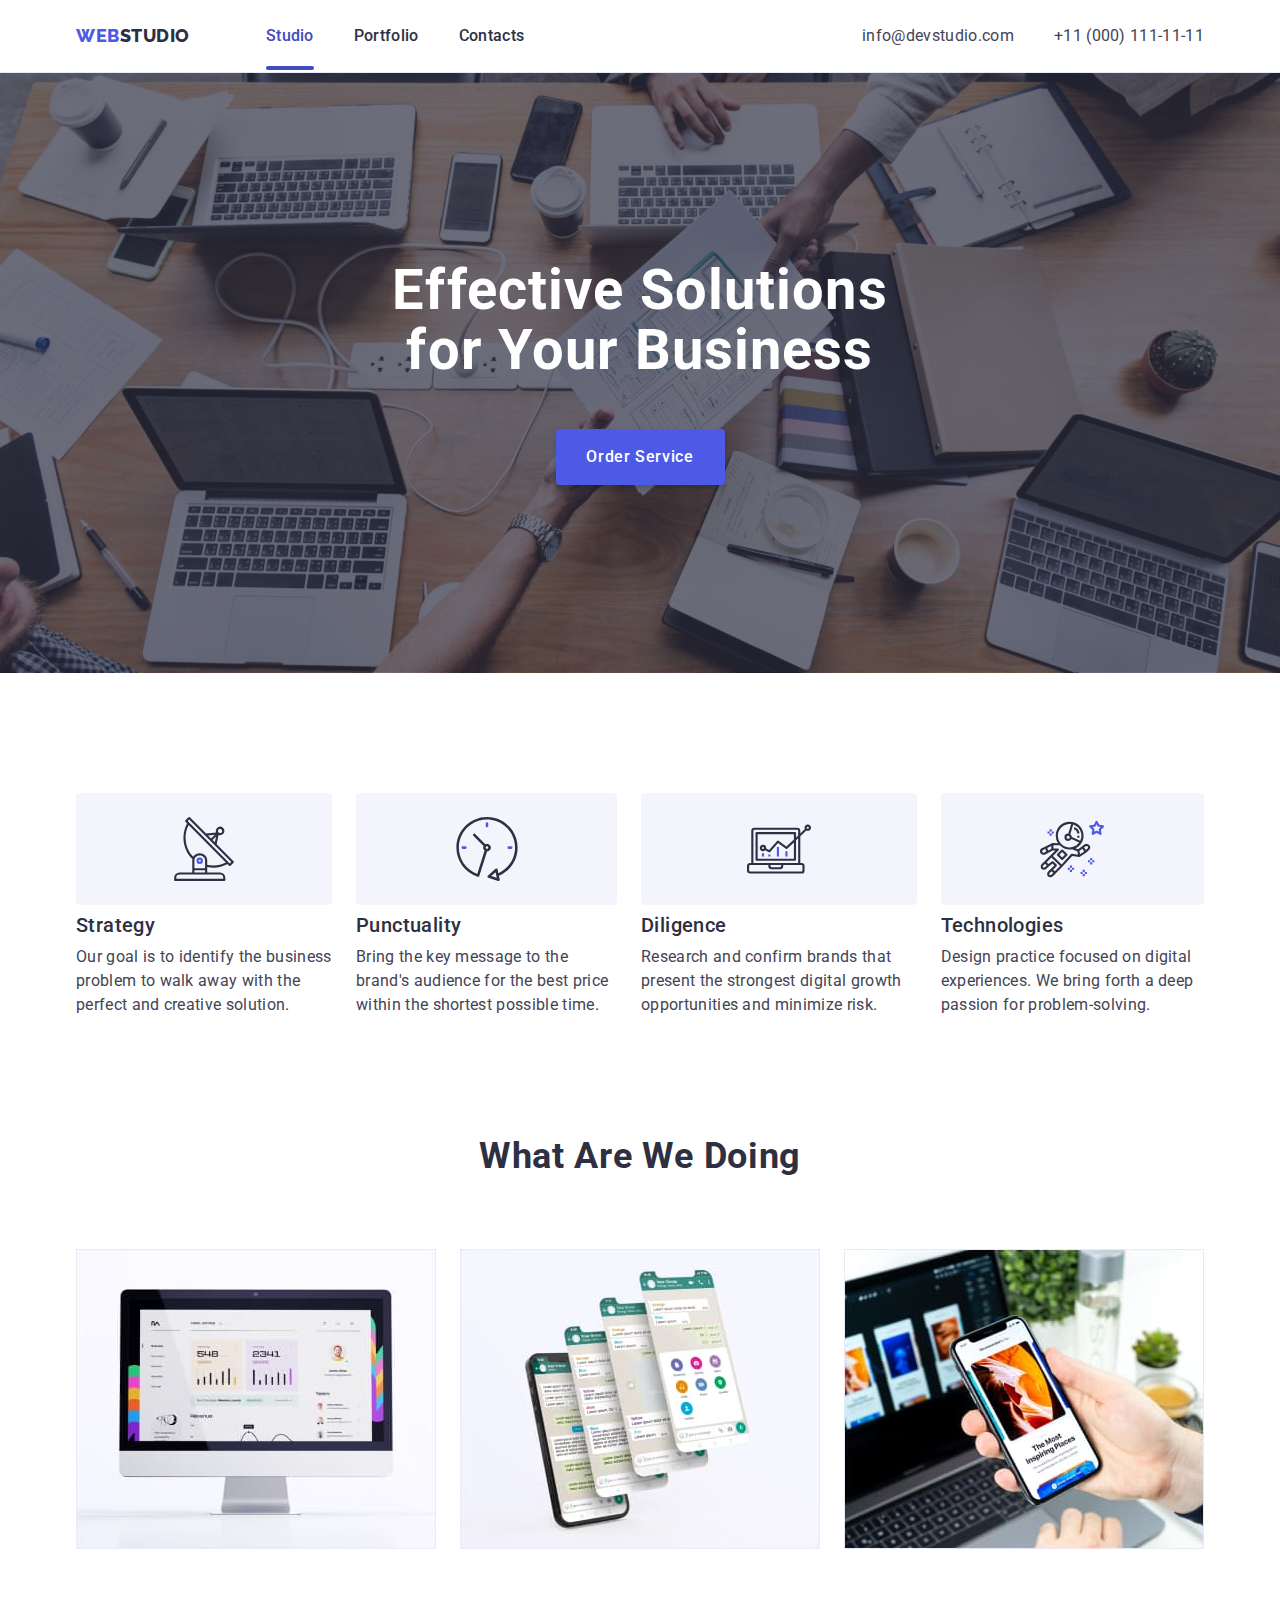
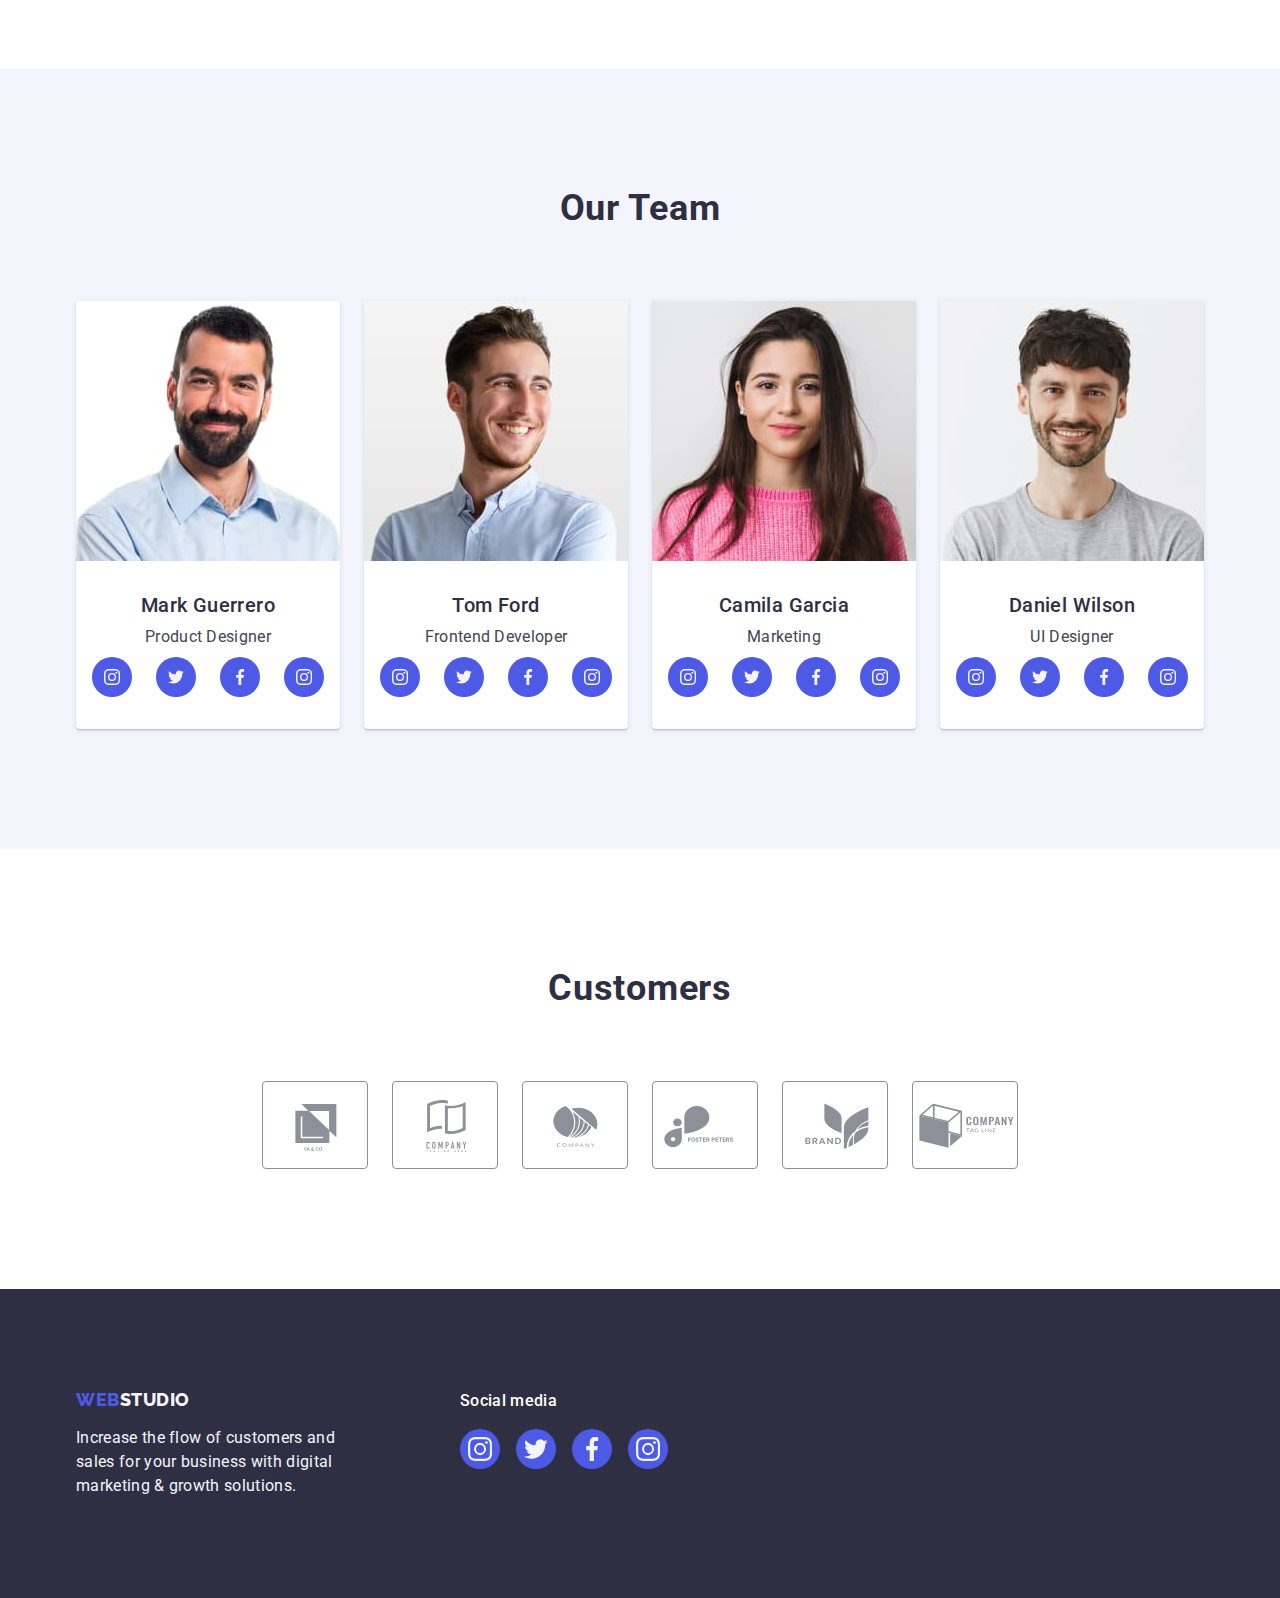
==== index.html @ 076e8877 "Initial commit" ====
<!DOCTYPE html>
<html lang="en">
  <head>
    <meta charset="UTF-8" />
    <meta http-equiv="X-UA-Compatible" content="IE=edge" />
    <meta name="viewport" content="width=device-width, initial-scale=1.0" />
    <title>WEBSTUDIO</title>

    <link rel="preconnect" href="https://fonts.googleapis.com" />
    <link rel="preconnect" href="https://fonts.gstatic.com" crossorigin />
    <link
      href="https://fonts.googleapis.com/css2?family=Raleway:wght@800&family=Roboto:wght@400;500;700;900&display=swap"
      rel="stylesheet"
    />

    <link
      rel="stylesheet"
      href="https://cdnjs.cloudflare.com/ajax/libs/modern-normalize/2.0.0/modern-normalize.min.css"
    />
    <link rel="stylesheet" href="./css/styles.css" />
  </head>

  <body>
    <!-- HEADER  -->
    <header class="header">
      <div class="container header-container">
        <nav class="nav-container">
          <a href="./index.html" class="logo link"
            >Web<span class="header-logo">Studio</span></a
          >
          <ul class="list nav-menu">
            <li class="nav-item">
              <a href="./index.html" class="nav-link link current-page"
                >Studio</a
              >
            </li>
            <li class="nav-item">
              <a href="./portfolio.html" class="nav-link link">Portfolio</a>
            </li>
            <li class="nav-item">
              <a href="" class="nav-link link">Contacts</a>
            </li>
          </ul>
        </nav>
        <address class="contact-info">
          <ul class="list contact-list">
            <li>
              <a href="mailto:info@devstudio.com" class="contact-item link"
                >info@devstudio.com</a
              >
            </li>
            <li>
              <a href="tel:+110001111111" class="contact-item link"
                >+11 (000) 111-11-11</a
              >
            </li>
          </ul>
        </address>
      </div>
    </header>
    <main>
      <!-- HERO -->
      <section class="hero">
        <div class="container">
          <h1 class="hero-title">Effective Solutions for Your Business</h1>
          <button type="button" class="hero-button" data-modal-open>
            Order Service
          </button>
        </div>
      </section>
      <!-- FEATURES  -->
      <section class="features section">
        <div class="container">
          <h2 class="features-title section-title visually-hidden">Features</h2>
          <ul class="list features-container">
            <li class="features-card">
              <div class="features-card-image">
                <svg width="64" height="64">
                  <use href="./images/icons.svg#icon-antenna"></use>
                </svg>
              </div>
              <h3 class="features-subtitle subtitle">Strategy</h3>
              <p class="features-text text">
                Our goal is to identify the business problem to walk away with
                the perfect and creative solution.
              </p>
            </li>
            <li class="features-card">
              <div class="features-card-image">
                <svg width="64" height="64">
                  <use href="./images/icons.svg#icon-clock"></use>
                </svg>
              </div>
              <h3 class="features-subtitle subtitle">Punctuality</h3>
              <p class="features-text text">
                Bring the key message to the brand's audience for the best price
                within the shortest possible time.
              </p>
            </li>
            <li class="features-card">
              <div class="features-card-image">
                <svg width="64" height="64">
                  <use href="./images/icons.svg#icon-diagram"></use>
                </svg>
              </div>
              <h3 class="features-subtitle subtitle">Diligence</h3>
              <p class="features-text text">
                Research and confirm brands that present the strongest digital
                growth opportunities and minimize risk.
              </p>
            </li>
            <li class="features-card">
              <div class="features-card-image">
                <svg width="64" height="64">
                  <use href="./images/icons.svg#icon-astronaut"></use>
                </svg>
              </div>
              <h3 class="features-subtitle subtitle">Technologies</h3>
              <p class="features-text text">
                Design practice focused on digital experiences. We bring forth a
                deep passion for problem-solving.
              </p>
            </li>
          </ul>
        </div>
      </section>
      <!-- SERVICES -->
      <section class="services section">
        <div class="container">
          <h2 class="services-title section-title">What are we doing</h2>
          <ul class="list services-list">
            <li class="services-item">
              <img
                src="./images/services/computer.jpg"
                alt="Computer monitor"
                width="360"
              />
            </li>
            <li class="services-item">
              <img
                src="./images/services/apps.jpg"
                alt="Phone apps"
                width="360"
              />
            </li>
            <li class="services-item">
              <img
                src="./images/services/phone.jpg"
                alt="Someone hold the phone"
                width="360"
              />
            </li>
          </ul>
        </div>
      </section>
      <!-- OUR TEAM  -->
      <section class="our-team section">
        <div class="container">
          <h2 class="our-team-title section-title">Our Team</h2>
          <ul class="list our-team-list">
            <li class="member-card">
              <img
                src="./images/our-team/mark-guerrero.jpg"
                alt="Team member Mark Guerrero"
                width="264"
              />
              <div class="team-card-text">
                <h3 class="subtitle our-team-subtitle">Mark Guerrero</h3>
                <p class="text our-team-text">Product Designer</p>
                <ul class="list social-media-list">
                  <li class="social-media-item">
                    <a
                      class="link social-media-link"
                      href=""
                      target="_blank"
                      rel="noreferrer noopener"
                    >
                      <svg class="social-media-icon" width="16" height="16">
                        <use href="./images/icons.svg#icon-instagram"></use>
                      </svg>
                    </a>
                  </li>
                  <li class="social-media-item">
                    <a
                      class="link social-media-link"
                      href=""
                      target="_blank"
                      rel="noreferrer noopener"
                    >
                      <svg class="social-media-icon" width="16" height="16">
                        <use href="./images/icons.svg#icon-twitter"></use>
                      </svg>
                    </a>
                  </li>
                  <li class="social-media-item">
                    <a
                      class="link social-media-link"
                      href=""
                      target="_blank"
                      rel="noreferrer noopener"
                    >
                      <svg class="social-media-icon" width="16" height="16">
                        <use href="./images/icons.svg#icon-facebook"></use>
                      </svg>
                    </a>
                  </li>
                  <li class="social-media-item">
                    <a
                      class="link social-media-link"
                      href=""
                      target="_blank"
                      rel="noreferrer noopener"
                    >
                      <svg class="social-media-icon" width="16" height="16">
                        <use href="./images/icons.svg#icon-instagram"></use>
                      </svg>
                    </a>
                  </li>
                </ul>
              </div>
            </li>
            <li class="member-card">
              <img
                src="./images/our-team/tom-ford.jpg"
                alt="Team member Tom Ford"
                width="264"
              />
              <div class="team-card-text">
                <h3 class="subtitle our-team-subtitle">Tom Ford</h3>
                <p class="text our-team-text">Frontend Developer</p>
                <ul class="list social-media-list">
                  <li class="social-media-item">
                    <a
                      class="link social-media-link"
                      href=""
                      target="_blank"
                      rel="noreferrer noopener"
                    >
                      <svg class="social-media-icon" width="16" height="16">
                        <use href="./images/icons.svg#icon-instagram"></use>
                      </svg>
                    </a>
                  </li>
                  <li class="social-media-item">
                    <a
                      class="link social-media-link"
                      href=""
                      target="_blank"
                      rel="noreferrer noopener"
                    >
                      <svg class="social-media-icon" width="16" height="16">
                        <use href="./images/icons.svg#icon-twitter"></use>
                      </svg>
                    </a>
                  </li>
                  <li class="social-media-item">
                    <a
                      class="link social-media-link"
                      href=""
                      target="_blank"
                      rel="noreferrer noopener"
                    >
                      <svg class="social-media-icon" width="16" height="16">
                        <use href="./images/icons.svg#icon-facebook"></use>
                      </svg>
                    </a>
                  </li>
                  <li class="social-media-item">
                    <a
                      class="link social-media-link"
                      href=""
                      target="_blank"
                      rel="noreferrer noopener"
                    >
                      <svg class="social-media-icon" width="16" height="16">
                        <use href="./images/icons.svg#icon-instagram"></use>
                      </svg>
                    </a>
                  </li>
                </ul>
              </div>
            </li>
            <li class="member-card">
              <img
                src="./images/our-team/camila-garcia.jpg"
                alt="Team member Camila Garcia"
                width="264"
              />
              <div class="team-card-text">
                <h3 class="subtitle our-team-subtitle">Camila Garcia</h3>
                <p class="text our-team-text">Marketing</p>
                <ul class="list social-media-list">
                  <li class="social-media-item">
                    <a
                      class="link social-media-link"
                      href=""
                      target="_blank"
                      rel="noreferrer noopener"
                    >
                      <svg class="social-media-icon" width="16" height="16">
                        <use href="./images/icons.svg#icon-instagram"></use>
                      </svg>
                    </a>
                  </li>
                  <li class="social-media-item">
                    <a
                      class="link social-media-link"
                      href=""
                      target="_blank"
                      rel="noreferrer noopener"
                    >
                      <svg class="social-media-icon" width="16" height="16">
                        <use href="./images/icons.svg#icon-twitter"></use>
                      </svg>
                    </a>
                  </li>
                  <li class="social-media-item">
                    <a
                      class="link social-media-link"
                      href=""
                      target="_blank"
                      rel="noreferrer noopener"
                    >
                      <svg class="social-media-icon" width="16" height="16">
                        <use href="./images/icons.svg#icon-facebook"></use>
                      </svg>
                    </a>
                  </li>
                  <li class="social-media-item">
                    <a
                      class="link social-media-link"
                      href=""
                      target="_blank"
                      rel="noreferrer noopener"
                    >
                      <svg class="social-media-icon" width="16" height="16">
                        <use href="./images/icons.svg#icon-instagram"></use>
                      </svg>
                    </a>
                  </li>
                </ul>
              </div>
            </li>
            <li class="member-card">
              <img
                src="./images/our-team/daniel-wilson.jpg"
                alt="Team member Daniel Wilson"
                width="264"
              />
              <div class="team-card-text">
                <h3 class="subtitle our-team-subtitle">Daniel Wilson</h3>
                <p class="text our-team-text">UI Designer</p>
                <ul class="list social-media-list">
                  <li class="social-media-item">
                    <a
                      class="link social-media-link"
                      href=""
                      target="_blank"
                      rel="noreferrer noopener"
                    >
                      <svg class="social-media-icon" width="16" height="16">
                        <use href="./images/icons.svg#icon-instagram"></use>
                      </svg>
                    </a>
                  </li>
                  <li class="social-media-item">
                    <a
                      class="link social-media-link"
                      href=""
                      target="_blank"
                      rel="noreferrer noopener"
                    >
                      <svg class="social-media-icon" width="16" height="16">
                        <use href="./images/icons.svg#icon-twitter"></use>
                      </svg>
                    </a>
                  </li>
                  <li class="social-media-item">
                    <a
                      class="link social-media-link"
                      href=""
                      target="_blank"
                      rel="noreferrer noopener"
                    >
                      <svg class="social-media-icon" width="16" height="16">
                        <use href="./images/icons.svg#icon-facebook"></use>
                      </svg>
                    </a>
                  </li>
                  <li class="social-media-item">
                    <a
                      class="link social-media-link"
                      href=""
                      target="_blank"
                      rel="noreferrer noopener"
                    >
                      <svg class="social-media-icon" width="16" height="16">
                        <use href="./images/icons.svg#icon-instagram"></use>
                      </svg>
                    </a>
                  </li>
                </ul>
              </div>
            </li>
          </ul>
        </div>
      </section>

      <!-- CUSTOMERS  -->
      <section class="customers section">
        <div class="container">
          <h2 class="section-title customers-section-title">Customers</h2>
          <ul class="list cutomers-list">
            <li class="cutomer-list-card">
              <a
                class="link cutomer-list-item"
                href=""
                target="_blank"
                rel="noreferrer noopener"
              >
                <svg class="customers-icon-logo" width="104" height="56">
                  <use href="./images/icons.svg#icon-customer-logo-1"></use>
                </svg>
              </a>
            </li>
            <li class="cutomer-list-card">
              <a
                class="link cutomer-list-item"
                href=""
                target="_blank"
                rel="noreferrer noopener"
              >
                <svg class="customers-icon-logo" width="104" height="56">
                  <use href="./images/icons.svg#icon-customer-logo-2"></use>
                </svg>
              </a>
            </li>
            <li class="cutomer-list-card">
              <a
                class="link cutomer-list-item"
                href=""
                target="_blank"
                rel="noreferrer noopener"
              >
                <svg class="customers-icon-logo" width="104" height="56">
                  <use href="./images/icons.svg#icon-customer-logo-3"></use>
                </svg>
              </a>
            </li>
            <li class="cutomer-list-card">
              <a
                class="link cutomer-list-item"
                href=""
                target="_blank"
                rel="noreferrer noopener"
              >
                <svg class="customers-icon-logo" width="104" height="56">
                  <use href="./images/icons.svg#icon-customer-logo-4"></use>
                </svg>
              </a>
            </li>
            <li class="cutomer-list-card">
              <a
                class="link cutomer-list-item"
                href=""
                target="_blank"
                rel="noreferrer noopener"
              >
                <svg class="customers-icon-logo" width="104" height="56">
                  <use href="./images/icons.svg#icon-customer-logo-5"></use>
                </svg>
              </a>
            </li>
            <li class="cutomer-list-card">
              <a
                class="link cutomer-list-item"
                href=""
                target="_blank"
                rel="noreferrer noopener"
              >
                <svg class="customers-icon-logo" width="104" height="56">
                  <use href="./images/icons.svg#icon-customer-logo-6"></use>
                </svg>
              </a>
            </li>
          </ul>
        </div>
      </section>
    </main>
    <!-- FOOTER  -->
    <footer class="footer">
      <div class="container footer-container">
        <div class="footer-wrap">
          <a href="./index.html" class="logo link"
            >Web<span class="footer-logo">Studio</span></a
          >
          <p class="footer-text">
            Increase the flow of customers and sales for your business with
            digital marketing & growth solutions.
          </p>
        </div>
        <div class="social-media-wrap">
          <p class="footer-title-sm">Social media</p>
          <ul class="list social-media-list">
            <li class="social-media-item">
              <a
                class="link social-media-link"
                href=""
                target="_blank"
                rel="noreferrer noopener"
              >
                <svg class="social-media-icon" width="24" height="24">
                  <use href="./images/icons.svg#icon-instagram"></use>
                </svg>
              </a>
            </li>
            <li class="social-media-item">
              <a
                class="link social-media-link"
                href=""
                target="_blank"
                rel="noreferrer noopener"
              >
                <svg class="social-media-icon" width="24" height="24">
                  <use href="./images/icons.svg#icon-twitter"></use>
                </svg>
              </a>
            </li>
            <li class="social-media-item">
              <a
                class="link social-media-link"
                href=""
                target="_blank"
                rel="noreferrer noopener"
              >
                <svg class="social-media-icon" width="24" height="24">
                  <use href="./images/icons.svg#icon-facebook"></use>
                </svg>
              </a>
            </li>
            <li class="social-media-item">
              <a
                class="link social-media-link"
                href=""
                target="_blank"
                rel="noreferrer noopener"
              >
                <svg class="social-media-icon" width="24" height="24">
                  <use href="./images/icons.svg#icon-instagram"></use>
                </svg>
              </a>
            </li>
          </ul>
        </div>
      </div>
    </footer>

    <div class="backdrop is-hidden" data-modal>
      <div class="modal">
        <button type="button" class="modal-close-button" data-modal-close>
          <svg class="modal-close-icon" width="8" height="8">
            <use href="./images/icons.svg#icon-close"></use>
          </svg>
        </button>
      </div>
    </div>

    <script src="./js/modal.js"></script>
  </body>
</html>
---- css/styles.css ----
:root {
  --brand-color-dark: #2e2f42;
  --text-color: #434455;
  --accent-color: #404bbf;
  --white-color: #ffffff;
  --brand-color-light: #f4f4fd;
  --logo-color: #4d5ae5;
  --animation-timing: 250ms cubic-bezier(0.4, 0, 0.2, 1);
}

body {
  font-family: "Roboto", sans-serif;
  color: var(--text-color);
  background-color: var(--white-color);
}

h1,
h2,
h3,
h4,
p {
  margin: 0;
}

ul,
ol {
  margin: 0;
  padding: 0;
}

img {
  display: block;
}

.list {
  list-style: none;
}

.link {
  text-decoration: none;
  font-family: inherit;
}

.container {
  width: 1158px;
  padding-left: 15px;
  padding-right: 15px;
  margin-left: auto;
  margin-right: auto;
}

.section {
  padding: 120px 0;
}

.visually-hidden {
  position: absolute;
  white-space: nowrap;
  width: 1px;
  height: 1px;
  overflow: hidden;
  border: 0;
  padding: 0;
  clip: rect(0 0 0 0);
  clip-path: inset(50%);
  margin: -1px;
}

.section-title {
  margin-bottom: 72px;

  font-style: normal;
  font-weight: 700;
  font-size: 36px;
  line-height: 1.11;
  text-align: center;
  letter-spacing: 0.02em;
  text-transform: capitalize;
  color: var(--brand-color-dark);
}

.subtitle {
  margin-bottom: 8px;

  font-style: normal;
  font-weight: 500;
  font-size: 20px;
  line-height: 1.2;
  letter-spacing: 0.02em;
  color: var(--brand-color-dark);
}

.text {
  font-size: 16px;
  line-height: 1.5;
  letter-spacing: 0.02em;
  color: var(--text-color);
}

/* HEADER  */
.header {
  background-color: var(--white-color);
  padding-top: 24px;
  padding-bottom: 24px;

  border-bottom: 1px solid #e7e9fc;
  box-shadow: 0px 2px 1px rgba(46, 47, 66, 0.08),
    0px 1px 1px rgba(46, 47, 66, 0.16), 0px 1px 6px rgba(46, 47, 66, 0.08);
}
.header-container {
  display: flex;
}

/* LOGO  */
.logo {
  margin-right: 76px;

  font-family: "Raleway", sans-serif;
  font-style: normal;
  font-weight: 800;
  font-size: 18px;
  line-height: 1.17;
  display: flex;
  align-items: center;
  letter-spacing: 0.03em;
  text-transform: uppercase;
  color: var(--logo-color);
}

.header-logo {
  color: var(--brand-color-dark);
}

.logo-first-part {
  color: var(--logo-color);
}

/* NAVIGATION  */
.nav-container {
  display: flex;
  align-items: center;
}

.nav-menu {
  display: flex;
  align-items: center;
  gap: 40px;
}

.nav-item {
  position: relative;
}

.nav-link {
  position: relative;
  padding: 24px 0;
  font-style: normal;
  font-weight: 500;
  font-size: 16px;
  line-height: 1.5;
  letter-spacing: 0.02em;
  color: var(--brand-color-dark);

  transition: color 250ms cubic-bezier(0.4, 0, 0.2, 1);
}
.nav-link.current-page {
  color: var(--accent-color);
}

.nav-link:hover,
.nav-link:focus {
  color: var(--accent-color);
}

.nav-link::after {
  content: "";

  position: absolute;
  left: 0;
  bottom: -1px;

  width: 100%;
  height: 4px;
  background-color: var(--accent-color);
  border-radius: 2px;

  opacity: 0;
  transition: opacity 250ms cubic-bezier(0.4, 0, 0.2, 1);
}

.current-page.nav-link::after {
  opacity: 1;
}

/* CONTACT  */

.contact-info {
  font-style: normal;
  margin-left: auto;
}
.contact-list {
  display: flex;
  align-items: center;
  gap: 40px;
}

.contact-item {
  font-weight: 400;
  font-size: 16px;
  line-height: 1.5;
  letter-spacing: 0.02em;
  color: var(--text-color);

  transition: color 250ms cubic-bezier(0.4, 0, 0.2, 1);
}

.contact-item:hover,
.contact-item:focus {
  color: var(--accent-color);
}

/* ===============  MAIN PAGE =================== */

/* HERO  */
.hero {
  background-image: linear-gradient(
      rgba(46, 47, 66, 0.7),
      rgba(46, 47, 66, 0.7)
    ),
    url("../images/hero/people-office.jpg");
  background-size: cover;
  background-position: center;
  background-repeat: no-repeat;

  background-color: var(--brand-color-dark);
  max-width: 1440px;
  padding-top: 188px;
  padding-bottom: 188px;
  margin: 0 auto;
}

.hero-title {
  max-width: 496px;
  text-align: center;
  margin-bottom: 48px;
  margin-left: auto;
  margin-right: auto;

  font-style: normal;
  font-weight: 700;
  font-size: 56px;
  line-height: 1.07;
  letter-spacing: 0.02em;

  color: var(--white-color);
}

.hero-button {
  display: block;
  margin-left: auto;
  margin-right: auto;
  box-shadow: 0px 4px 4px rgba(0, 0, 0, 0.15);
  border-radius: 4px;
  border: transparent;
  min-width: 169px;
  min-height: 56px;

  font-style: normal;
  font-weight: 500;
  font-size: 16px;
  line-height: 1.5;
  letter-spacing: 0.04em;
  color: var(--white-color);
  background-color: var(--logo-color);
  cursor: pointer;

  transition: background-color 250ms cubic-bezier(0.4, 0, 0.2, 1);
}

.hero-button:hover,
.hero-button:focus {
  background-color: var(--accent-color);
}

/* FEATURES  */

.features {
  background-color: var(--white-color);
}

.features-container {
  display: flex;
  align-items: center;
  gap: 24px;
}

.features-card {
  flex-basis: calc((100%-72px) / 4);
}

.features-card-image {
  background-color: var(--brand-color-light);
  border-radius: 4px;
  width: 100%;
  height: 112px;

  display: flex;
  align-items: center;
  justify-content: center;
  margin-bottom: 8px;
}

/* SERVICES  */
.services {
  background-color: var(--white-color);
}

.services.section {
  padding-top: 0;
}

.services-list {
  display: flex;
  gap: 24px;
}

.services-item {
  flex-basis: calc((100%-48px) / 3);
}

/* OUR TEAM  */

.our-team {
  background-color: var(--brand-color-light);
}

.our-team-list {
  display: flex;
  gap: 24px;
}

.member-card {
  flex-basis: calc((100%-24px * 3) / 4);

  box-shadow: 0px 1px 6px rgba(46, 47, 66, 0.08),
    0px 1px 1px rgba(46, 47, 66, 0.16), 0px 2px 1px rgba(46, 47, 66, 0.08);
  border-radius: 0px 0px 4px 4px;

  background-color: var(--white-color);
}

.team-card-text {
  padding: 32px 16px;
}

.our-team .subtitle {
  text-align: center;
}

.our-team .text {
  text-align: center;
  color: var(--text-color);
  margin-bottom: 8px;
}

.social-media-list {
  display: flex;
  gap: 24px;
  align-items: center;
  justify-content: center;
}

.social-media-item {
  width: 40px;
  height: 40px;
}

.social-media-link {
  display: flex;
  align-items: center;
  justify-content: center;

  width: 100%;
  height: 100%;
  background-color: #4d5ae5;
  border-radius: 50%;

  transition: background-color 250ms cubic-bezier(0.4, 0, 0.2, 1);
}

.social-media-link:hover,
.social-media-link:focus {
  background-color: #404bbf;
}

.social-media-icon {
  fill: var(--brand-color-light);
}

/* CUSTOMERS  */

.customers {
  background-color: var(--white-color);
}

.cutomers-list {
  display: flex;
  align-items: center;
  justify-content: center;
  width: 100%;
  height: 100%;

  gap: 24px;
}

.cutomer-list-card {
  flex-basis: calc((100%-120px) / 6);
  height: 88px;
}

.cutomer-list-item {
  width: 100%;
  height: 100%;
  border: 1px solid #8e8f99;
  border-radius: 4px;
  display: flex;
  align-items: center;
  justify-content: center;
  color: #8e8f99;

  transition: color 250ms cubic-bezier(0.4, 0, 0.2, 1),
    border-color 250ms cubic-bezier(0.4, 0, 0.2, 1);
}

.cutomer-list-item:hover,
.cutomer-list-item:focus {
  border-color: var(--accent-color);
  color: var(--accent-color);
}

.customers-icon-logo {
  fill: currentColor;
}

/* / CONTENT  */

/* FOOTER  */
.footer {
  padding-top: 100px;
  padding-bottom: 100px;

  background-color: var(--brand-color-dark);
}

.footer-container {
  display: flex;
  align-items: baseline;
}

.footer-wrap {
  margin-right: 120px;
}

.footer .logo {
  display: inline-block;
  margin-bottom: 16px;
}
.footer-logo {
  color: var(--brand-color-light);
}

.footer .footer-text {
  max-width: 264px;

  font-weight: 400;
  font-size: 16px;
  line-height: 1.5;
  letter-spacing: 0.02em;
  color: var(--brand-color-light);
}

.footer-title-sm {
  margin-bottom: 16px;

  font-style: normal;
  font-weight: 500;
  font-size: 16px;
  line-height: 1.5;
  letter-spacing: 0.02em;

  color: var(--white-color);
}

.footer .social-media-list {
  display: flex;
  gap: 16px;
  align-items: center;
  justify-content: center;
}

.footer .social-media-item {
  width: 40px;
  height: 40px;
}

.footer .social-media-link {
  display: flex;
  align-items: center;
  justify-content: center;

  width: 100%;
  height: 100%;
  background-color: var(--logo-color);
  border-radius: 50%;

  transition: background-color 250ms cubic-bezier(0.4, 0, 0.2, 1);
}

.footer .social-media-link:hover,
.footer .social-media-link:focus {
  background-color: #31d0aa;
}

/* ============== / MAIN PAGE =================== */

/* ==============  PORTFOLIO PAGE ================ */

/* PORTFOLIO FILTER BUTTONS  */

.portfolio-section {
  padding-top: 96px;
  padding-bottom: 120px;
}

.filters-container {
  display: flex;
  margin-bottom: 72px;
  justify-content: center;
  gap: 24px;
}

.filter-buttom {
  padding: 12px 24px;

  font-style: normal;
  font-weight: 500;
  font-size: 16px;
  line-height: 1.5;
  text-align: center;
  letter-spacing: 0.04em;
  color: var(--logo-color);
  background-color: var(--brand-color-light);
  cursor: pointer;

  border: 1px solid #e7e9fc;
  border-radius: 4px;

  transition: color 250ms cubic-bezier(0.4, 0, 0.2, 1),
    background-color 250ms cubic-bezier(0.4, 0, 0.2, 1),
    border-color 250ms cubic-bezier(0.4, 0, 0.2, 1),
    box-shadow 250ms cubic-bezier(0.4, 0, 0.2, 1);
}

.filter-buttom:hover,
.filter-buttom:focus {
  color: var(--white-color);
  background-color: var(--accent-color);
  cursor: pointer;

  box-shadow: 0px 3px 1px rgba(0, 0, 0, 0.1), 0px 2px 1px rgba(0, 0, 0, 0.08),
    0px 2px 2px rgba(0, 0, 0, 0.12);
  border-radius: 4px;
  border-color: var(--accent-color);
}

/* PORTFOLIO CARDS  */

.portfolio-container {
  display: flex;
  flex-wrap: wrap;
  gap: 48px 24px;
}
.portfolio-card {
  background-color: var(--white-color);
  flex-basis: calc(100%-48px) / 3;
}

.portfolio-card-text {
  padding: 32px 16px;
  border: 1px solid #e7e9fc;
  border-top: none;
}

.portfolio-card-link {
  display: block;

  transition: box-shadow 250ms cubic-bezier(0.4, 0, 0.2, 1);
}

.portfolio-card-link:hover,
.portfolio-card-link:focus {
  box-shadow: 0px 1px 6px rgba(46, 47, 66, 0.08),
    0px 1px 1px rgba(46, 47, 66, 0.16), 0px 2px 1px rgba(46, 47, 66, 0.08);
}

/* PORTFOLIO CARD OVERLAY  */

.portfolio-card-overlay-box {
  width: 100%;
  position: relative;
  overflow: hidden;
}

.portfolio-card-overlay {
  position: absolute;
  left: 0;
  top: 0;
  width: 100%;
  height: 100%;
  overflow: auto;

  padding: 40px 32px;

  transform: translateY(100%);

  color: var(--brand-color-light);
  background-color: var(--logo-color);
  transition: transform 250ms cubic-bezier(0.4, 0, 0.2, 1);
}

.portfolio-card-link:hover .portfolio-card-overlay,
.portfolio-card-link:focus .portfolio-card-overlay {
  transform: translateY(0%);
}
/* ============= / PORTFOLIO PAGE ================ */

/* ============= MODAL WINDOW ===============  */

.backdrop {
  display: block;
  position: fixed;
  z-index: 100;
  top: 0;
  left: 0;
  width: 100%;
  height: 100%;
  transform: scale(1);

  background-color: rgba(46, 47, 66, 0.4);

  transition: opacity 250ms cubic-bezier(0.4, 0, 0.2, 1),
    visibility 250ms cubic-bezier(0.4, 0, 0.2, 1);
}

.is-hidden {
  opacity: 0;
  visibility: hidden;
  pointer-events: none;
}

.modal {
  position: absolute;
  top: 50%;
  left: 50%;
  transform: translate(-50%, -50%);

  width: 408px;
  min-height: 584px;

  background: #fcfcfc;
  box-shadow: 0px 1px 1px rgba(0, 0, 0, 0.14), 0px 1px 3px rgba(0, 0, 0, 0.12),
    0px 2px 1px rgba(0, 0, 0, 0.2);
  border-radius: 4px;
  transition: transform 250ms cubic-bezier(0.4, 0, 0.2, 1);
}

.modal-close-button {
  position: absolute;
  top: 24px;
  right: 24px;

  display: flex;
  justify-content: center;
  align-items: center;

  width: 24px;
  height: 24px;

  background-color: #e7e9fc;
  border: 1px solid rgba(0, 0, 0, 0.1);
  border-radius: 50%;
  color: #2e2f42;
  padding: 0;
  cursor: pointer;

  transition: background-color 250ms cubic-bezier(0.4, 0, 0.2, 1),
    border 250ms cubic-bezier(0.4, 0, 0.2, 1);
}

.modal-close-icon {
  fill: currentColor;
  transition: fill 250ms cubic-bezier(0.4, 0, 0.2, 1);
}

.modal-close-button:hover,
.modal-close-button:focus {
  background-color: var(--accent-color);
  color: var(--white-color);
  border: none;
}

/* ============= / MODAL WINDOW ===============  */
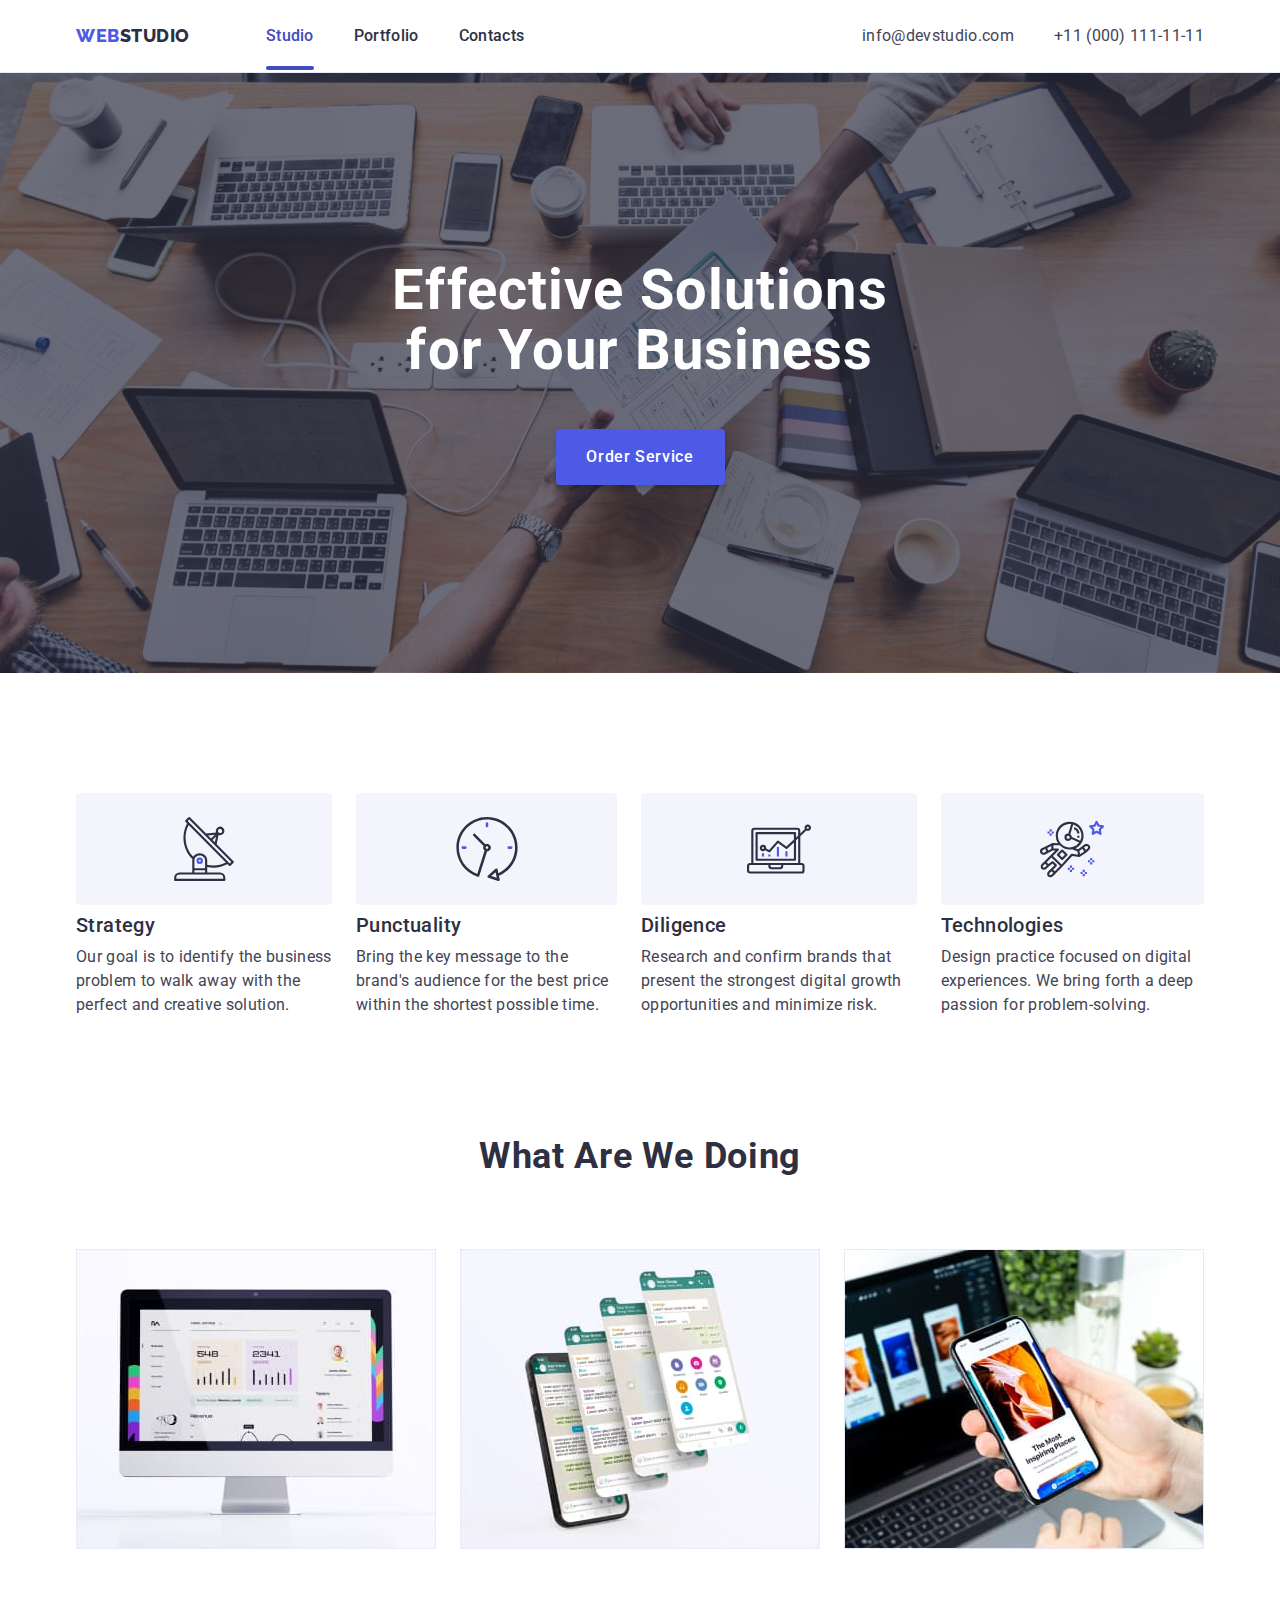
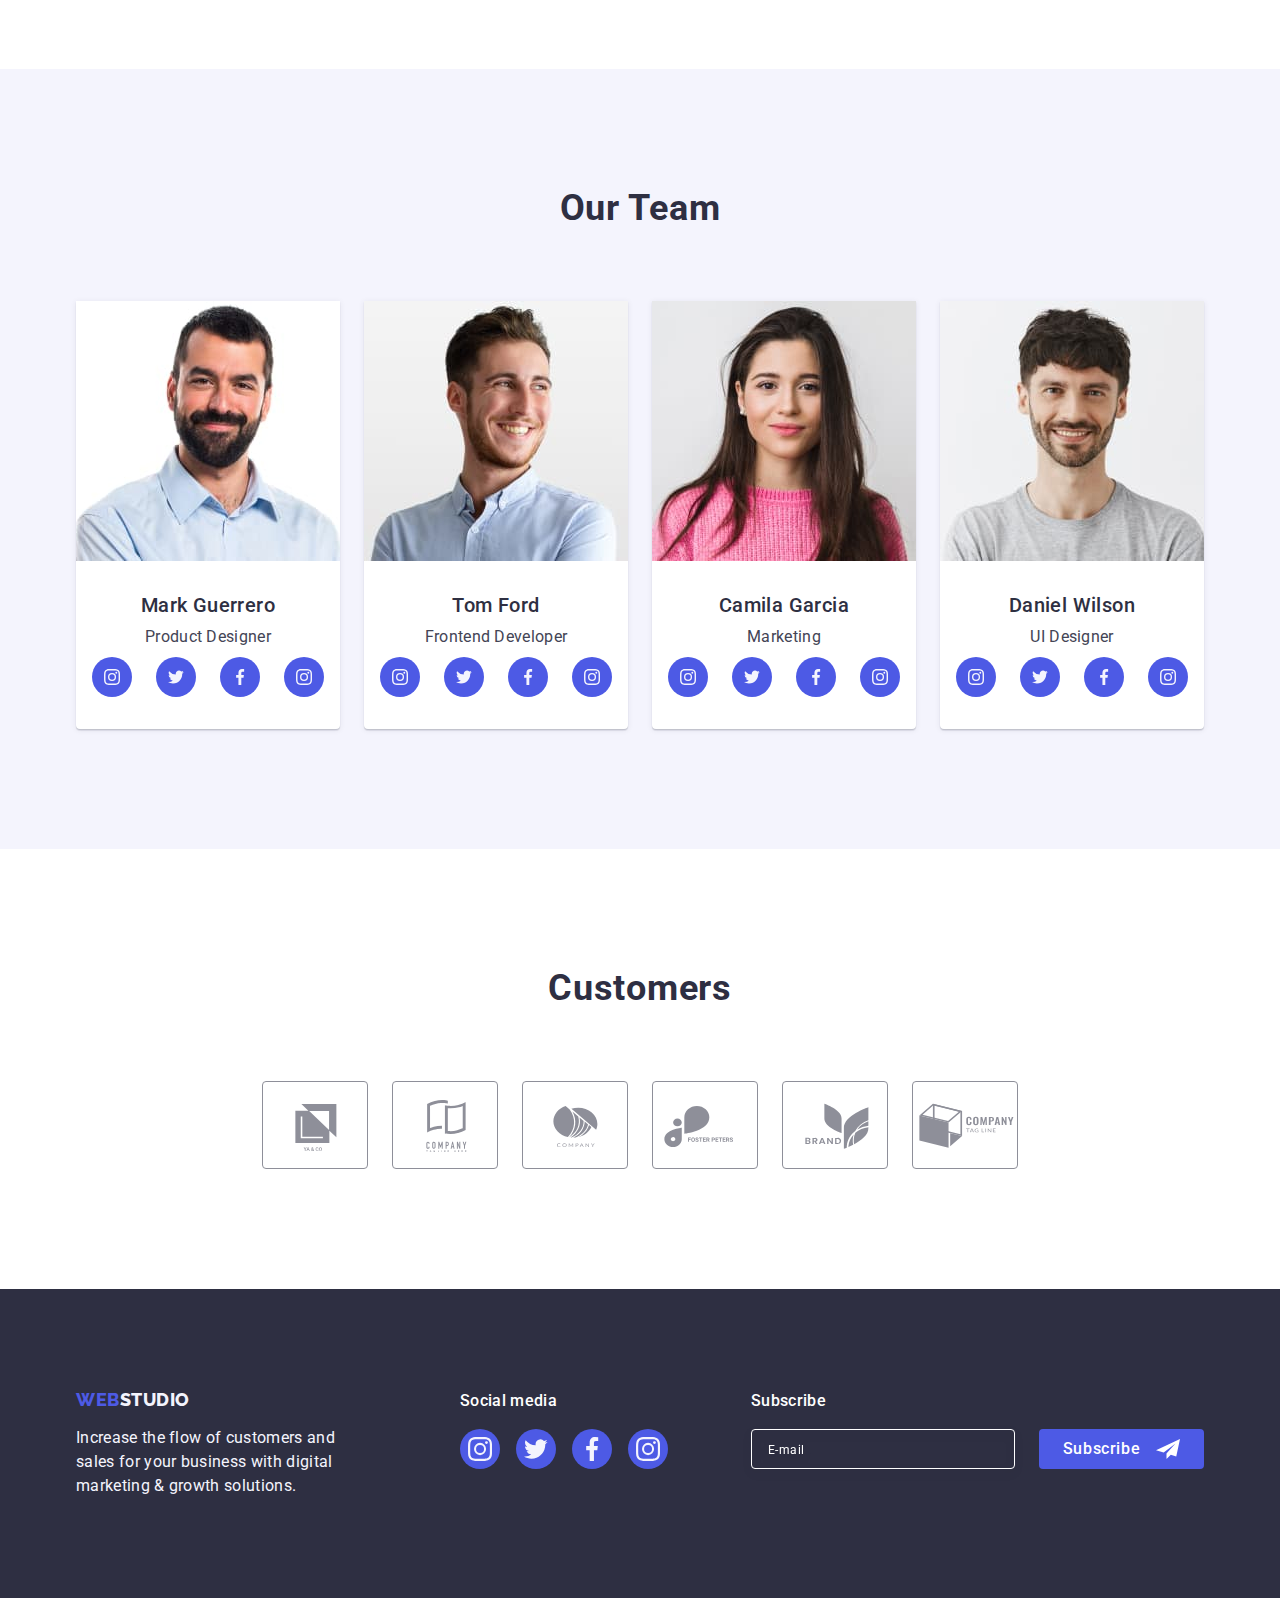
==== commit 0f249602: "hw-6" ====
--- a/index.html
+++ b/index.html
@@ -552,8 +552,29 @@
             </li>
           </ul>
         </div>
+        <div class="subscribe-wrap">
+          <p class="subscribe-title">Subscribe</p>
+          <form class="subscribe-form">
+            <label class="subscribe-label">
+              <input
+                type="email"
+                name="subscribe-email"
+                class="subscribe-input"
+                placeholder="E-mail"
+              />
+            </label>
+            <button type="submit" class="subscribe-button">
+              Subscribe
+              <svg class="subscribe-button-icon" width="24" height="24">
+                <use href="./images/icons.svg#icon-subscribe"></use>
+              </svg>
+            </button>
+          </form>
+        </div>
       </div>
     </footer>
+
+    <!-- MODAL WINDOW -->
 
     <div class="backdrop is-hidden" data-modal>
       <div class="modal">
@@ -562,6 +583,88 @@
             <use href="./images/icons.svg#icon-close"></use>
           </svg>
         </button>
+
+        <p class="modal-title">Leave your contacts and we will call you back</p>
+        <form class="modal-form">
+          <div class="modal-field">
+            <label for="user-name" class="input-label">Name </label>
+            <div class="modal-input-wrap">
+              <input
+                id="user-name"
+                name="user-name"
+                type="text"
+                class="modal-input"
+                required
+                minlength="2"
+              />
+              <svg class="modal-input-icon" width="18" height="18">
+                <use href="./images/icons.svg#icon-person"></use>
+              </svg>
+            </div>
+          </div>
+          <div class="modal-field">
+            <label for="user-phone" class="input-label">Phone </label>
+            <div class="modal-input-wrap">
+              <input
+                id="user-phone"
+                name="user-phone"
+                type="tel"
+                class="modal-input"
+                required
+              />
+              <svg class="modal-input-icon" width="18" height="24">
+                <use href="./images/icons.svg#icon-phone"></use>
+              </svg>
+            </div>
+          </div>
+          <div class="modal-field">
+            <label for="user-email" class="input-label">Email </label>
+            <div class="modal-input-wrap">
+              <input
+                id="user-email"
+                name="user-email"
+                type="email"
+                class="modal-input"
+                required
+              />
+              <svg class="modal-input-icon" width="18" height="24">
+                <use href="./images/icons.svg#icon-email"></use>
+              </svg>
+            </div>
+          </div>
+
+          <div class="comment-area-field">
+            <label for="user-comment" class="input-label">Comment</label>
+            <textarea
+              name="user-comment"
+              id="user-comment"
+              class="comment-area"
+              placeholder="Text input"
+            ></textarea>
+          </div>
+          <div class="policy-acceptation-wrap">
+            <input
+              id="user-policy"
+              name="user-policy"
+              type="checkbox"
+              value="true"
+              class="checkbox visually-hidden"
+              required
+            />
+            <label for="user-policy" class="checkbox-label"
+              ><span class="checkbox-designed">
+                <svg class="" width="10" height="8">
+                  <use
+                    href="./images/icons.svg#icon-check-mark"
+                  ></use></svg></span
+              ><span class="policy-text"
+                >I accept the terms and conditions of the
+                <a href="">Privacy Policy</a>
+              </span>
+            </label>
+          </div>
+          <button type="submit" class="modal-submit-button">Send</button>
+        </form>
       </div>
     </div>
 
--- a/css/styles.css
+++ b/css/styles.css
@@ -479,6 +479,7 @@
   color: var(--brand-color-light);
 }
 
+/* FOOTER SOCIAL MEDIA  */
 .footer-title-sm {
   margin-bottom: 16px;
 
@@ -521,6 +522,71 @@
   background-color: #31d0aa;
 }
 
+/* FOOTER SUBSCRIBE FORM  */
+
+.subscribe-wrap {
+  margin-left: auto;
+}
+.subscribe-title {
+  font-style: normal;
+  font-weight: 500;
+  font-size: 16px;
+  line-height: 1.5;
+  letter-spacing: 0.02em;
+  color: var(--white-color);
+
+  margin-bottom: 16px;
+}
+.subscribe-form {
+  display: flex;
+  justify-content: center;
+  align-items: center;
+  gap: 24px;
+}
+
+.subscribe-input {
+  width: 264px;
+  height: 40px;
+  padding: 8px 16px;
+
+  border: 1px solid #ffffff;
+  filter: drop-shadow(0px 4px 4px rgba(0, 0, 0, 0.15));
+  border-radius: 4px;
+  background-color: transparent;
+}
+
+.subscribe-input::placeholder {
+  font-style: normal;
+  font-weight: 400;
+  font-size: 12px;
+  line-height: 2;
+  letter-spacing: 0.04em;
+  color: var(--white-color);
+}
+
+.subscribe-button {
+  display: flex;
+  justify-content: center;
+  align-items: center;
+  gap: 16px;
+
+  background-color: var(--logo-color);
+  border-radius: 4px;
+  border-color: transparent;
+  width: 165px;
+  height: 40px;
+
+  font-style: normal;
+  font-weight: 500;
+  font-size: 16px;
+  line-height: 1.5;
+  letter-spacing: 0.04em;
+  color: var(--white-color);
+}
+
+.subscribe-button-icon {
+  fill: var(--white-color);
+}
 /* ============== / MAIN PAGE =================== */
 
 /* ==============  PORTFOLIO PAGE ================ */
@@ -666,6 +732,7 @@
 
   width: 408px;
   min-height: 584px;
+  padding: 72px 24px 24px 24px;
 
   background: #fcfcfc;
   box-shadow: 0px 1px 1px rgba(0, 0, 0, 0.14), 0px 1px 3px rgba(0, 0, 0, 0.12),
@@ -674,6 +741,7 @@
   transition: transform 250ms cubic-bezier(0.4, 0, 0.2, 1);
 }
 
+/* MODAL CLOSE BUTTON */
 .modal-close-button {
   position: absolute;
   top: 24px;
@@ -709,4 +777,161 @@
   border: none;
 }
 
+.modal-title {
+  font-style: normal;
+  font-weight: 500;
+  font-size: 16px;
+  line-height: 1.5;
+  letter-spacing: 0.02em;
+  color: #2e2f42;
+  text-align: center;
+
+  margin-bottom: 16px;
+}
+
+/* MODAL INPUT FIELDS */
+.modal-field {
+  margin-bottom: 8px;
+}
+
+.modal-input-wrap {
+  position: relative;
+}
+
+.input-label {
+  display: block;
+  font-style: normal;
+  font-weight: 400;
+  font-size: 12px;
+  line-height: 1.16;
+  letter-spacing: 0.04em;
+  color: #8e8f99;
+
+  margin-bottom: 4px;
+}
+
+.modal-input {
+  width: 100%;
+  height: 40px;
+  border: 1px solid rgba(46, 47, 66, 0.4);
+  border-radius: 4px;
+  outline: transparent;
+
+  padding-left: 38px;
+  transition: border-color 250ms cubic-bezier(0.4, 0, 0.2, 1);
+}
+
+.modal-input:focus {
+  border-color: var(--logo-color);
+}
+
+.modal-input:focus + .modal-input-icon {
+  fill: var(--logo-color);
+}
+
+.modal-input-icon {
+  position: absolute;
+  left: 16px;
+  top: 50%;
+  padding: 0;
+
+  transform: translateY(-50%);
+
+  fill: var(--brand-color-dark);
+  transition: fill 250ms cubic-bezier(0.4, 0, 0.2, 1);
+}
+
+/* FORM COMMENT */
+.comment-area-field {
+  margin-bottom: 16px;
+}
+
+.comment-area {
+  width: 100%;
+  height: 120px;
+  padding: 8px 16px;
+  resize: none;
+
+  border: 1px solid rgba(46, 47, 66, 0.4);
+  border-radius: 4px;
+  outline: transparent;
+  transition: border-color 250ms cubic-bezier(0.4, 0, 0.2, 1);
+}
+
+.comment-area:focus {
+  border-color: var(--logo-color);
+}
+
+.comment-area::placeholder {
+  font-style: normal;
+  font-weight: 400;
+  font-size: 12px;
+  line-height: 1.16;
+  letter-spacing: 0.04em;
+  color: rgba(46, 47, 66, 0.4);
+}
+
+/* POLICY ACCEPTATION */
+.policy-acceptation-wrap {
+  margin-bottom: 24px;
+}
+
+.policy-text {
+  font-style: normal;
+  font-weight: 400;
+  font-size: 12px;
+  line-height: 1.16;
+  letter-spacing: 0.04em;
+  color: #8e8f99;
+}
+
+.policy-text a {
+  font-family: inherit;
+  color: #4d5ae5;
+}
+
+.checkbox-designed {
+  width: 16px;
+  height: 16px;
+  border: 1px solid rgba(46, 47, 66, 0.4);
+  border-radius: 2px;
+  background-color: var(--white-color);
+  display: flex;
+  justify-content: center;
+  align-items: center;
+  fill: transparent;
+}
+.checkbox-label {
+  display: flex;
+  align-items: center;
+  gap: 8px;
+}
+
+.checkbox:checked + .checkbox-label .checkbox-designed {
+  background-color: var(--accent-color);
+  border-color: #404bbf;
+  fill: #f4f4fd;
+}
+
+/* MODAL SUBMIT BUTTON */
+.modal-submit-button {
+  display: block;
+  margin-left: auto;
+  margin-right: auto;
+  box-shadow: 0px 4px 4px rgba(0, 0, 0, 0.15);
+  border-radius: 4px;
+  border: transparent;
+  min-width: 169px;
+  min-height: 56px;
+
+  font-style: normal;
+  font-weight: 500;
+  font-size: 16px;
+  line-height: 1.5;
+  letter-spacing: 0.04em;
+  color: var(--white-color);
+  background-color: var(--logo-color);
+  cursor: pointer;
+}
+
 /* ============= / MODAL WINDOW ===============  */
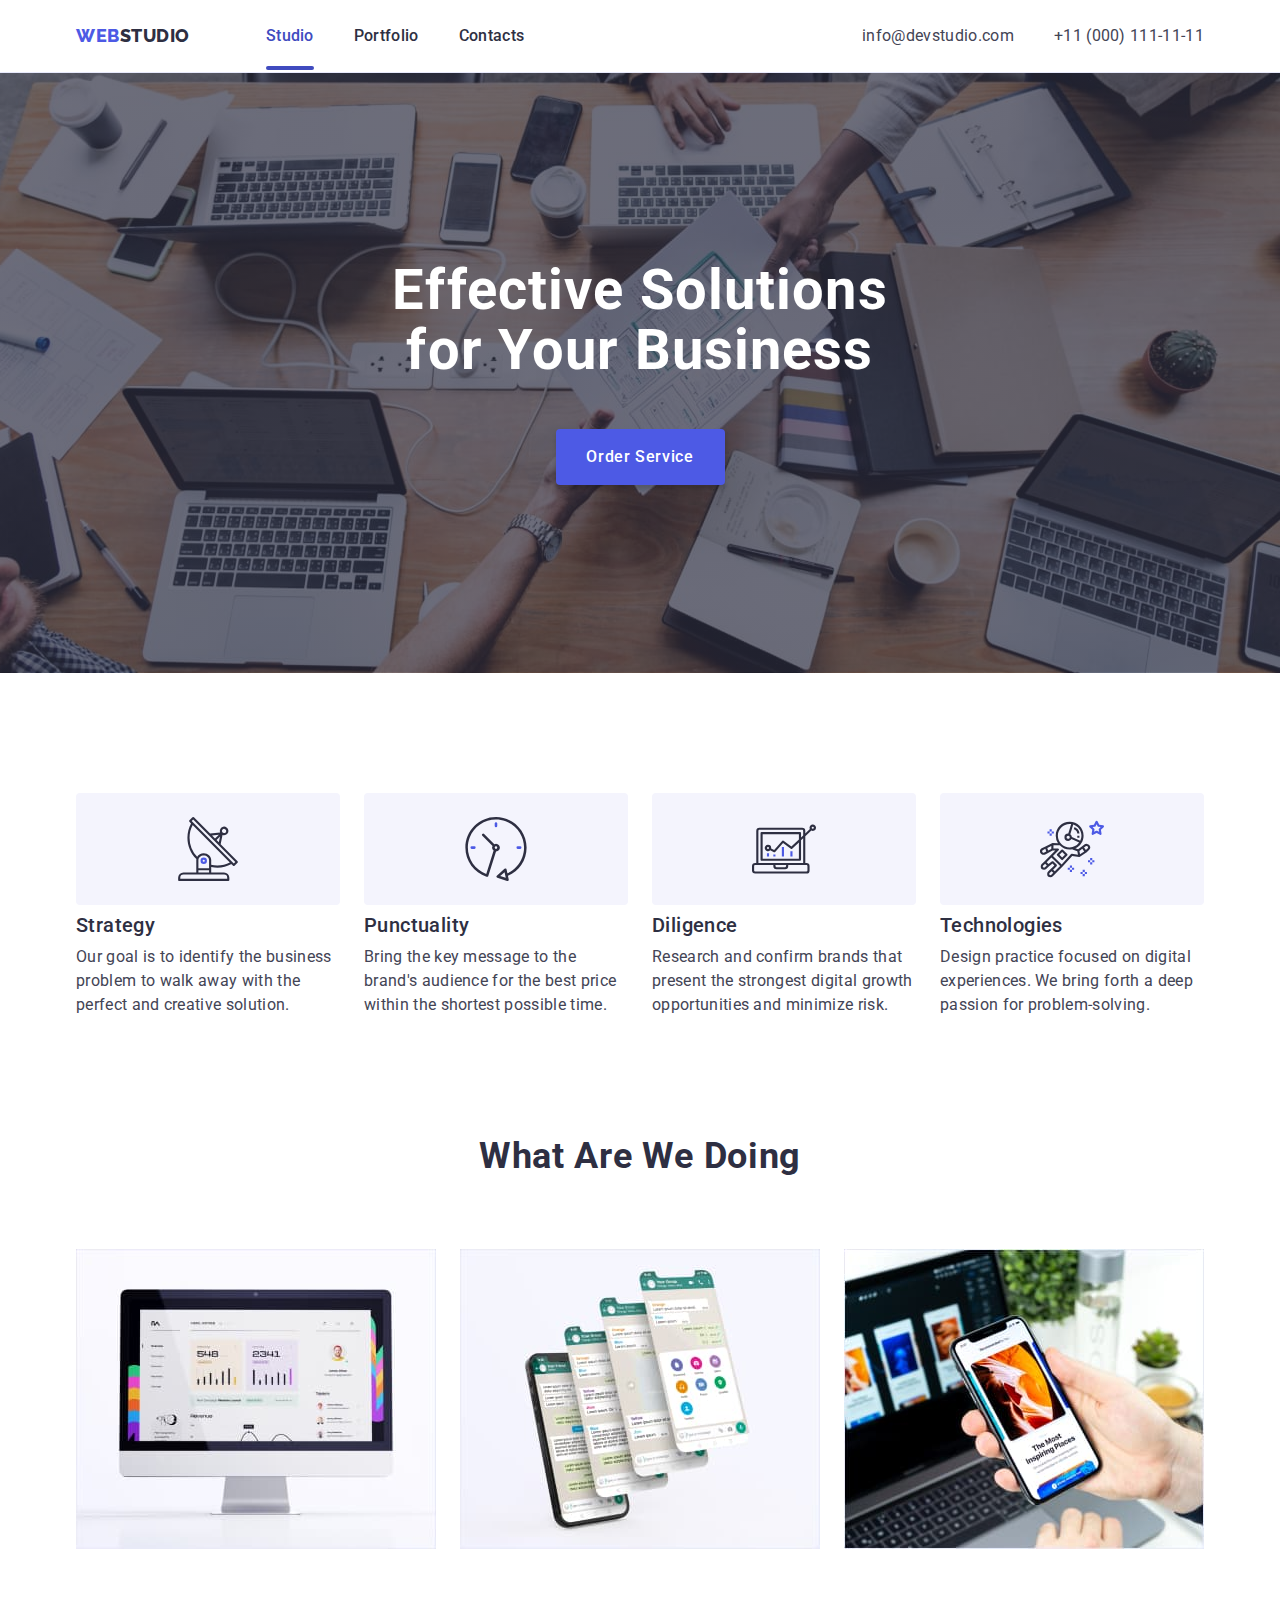
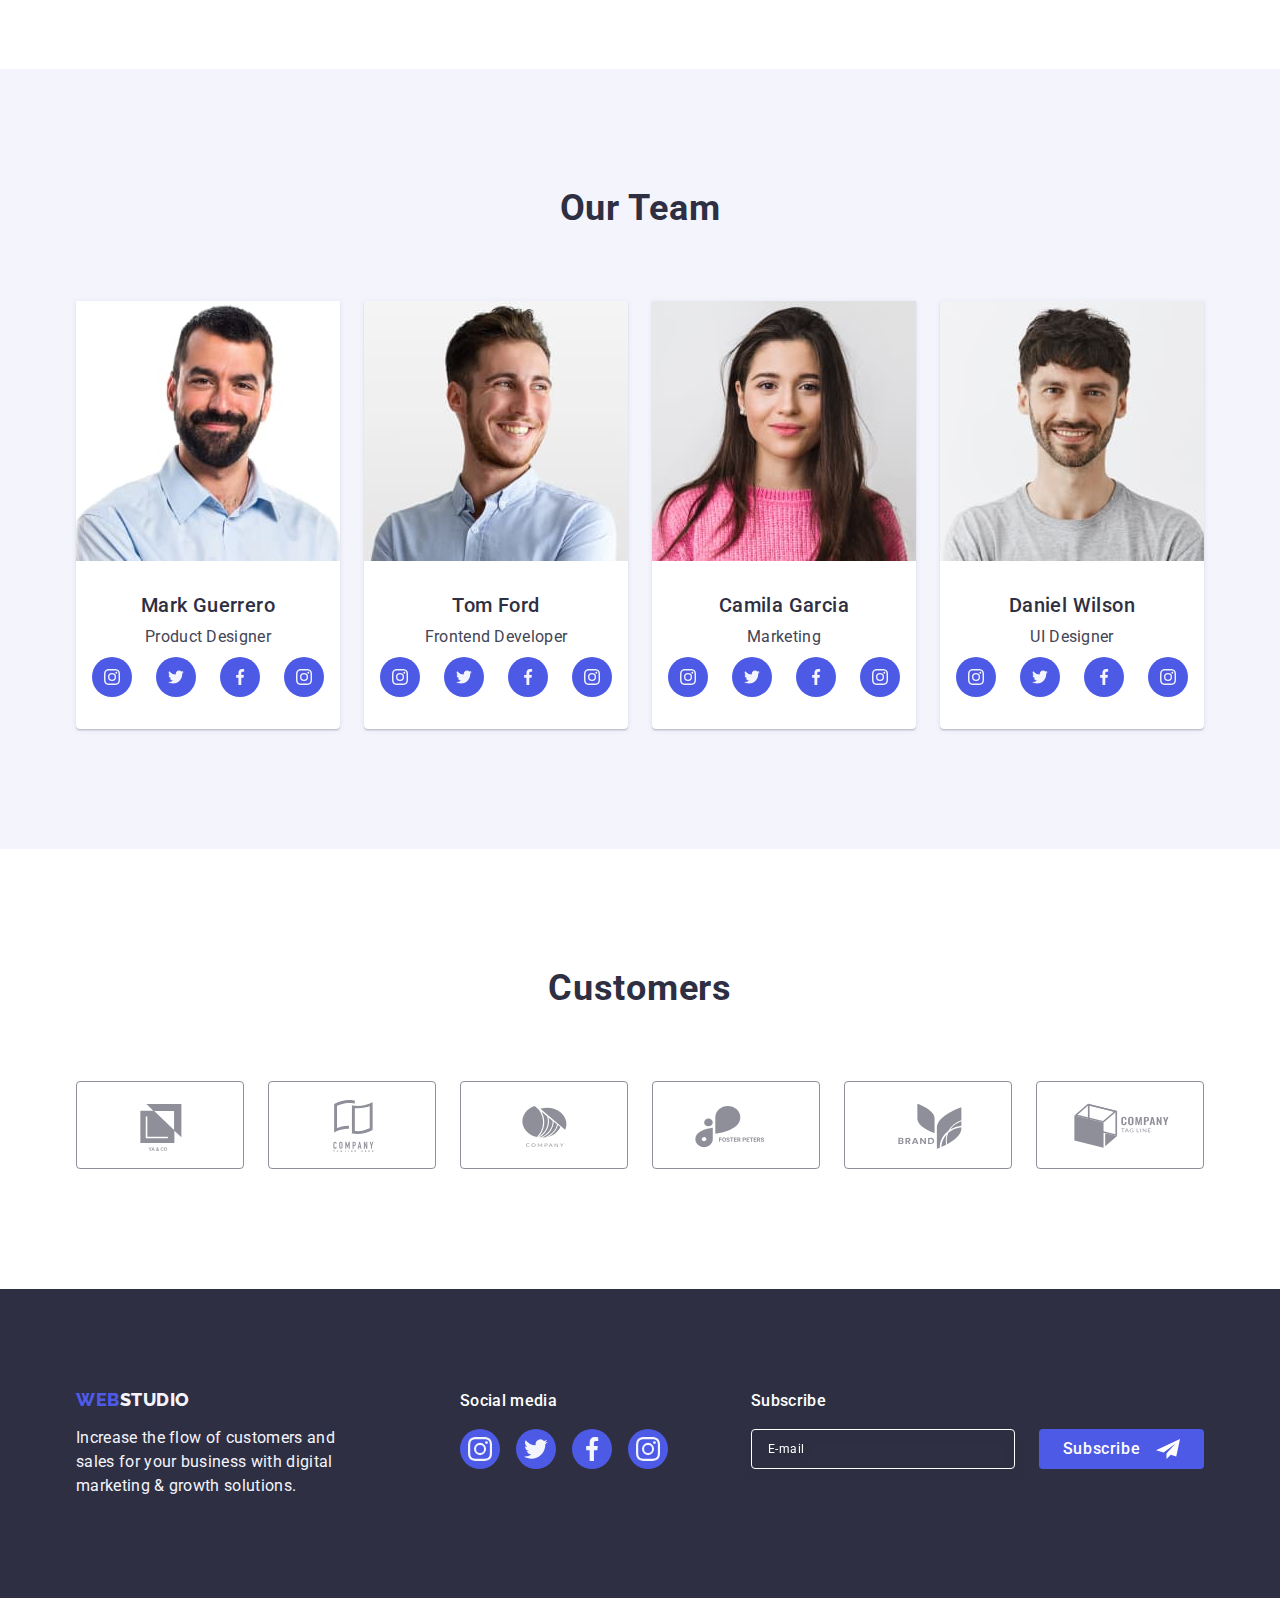
==== commit 0ff328ec: "hw-6-fixed-1" ====
--- a/index.html
+++ b/index.html
@@ -597,7 +597,7 @@
                 required
                 minlength="2"
               />
-              <svg class="modal-input-icon" width="18" height="18">
+              <svg class="modal-input-icon" width="18" height="24">
                 <use href="./images/icons.svg#icon-person"></use>
               </svg>
             </div>
@@ -644,23 +644,21 @@
           </div>
           <div class="policy-acceptation-wrap">
             <input
-              id="user-policy"
+              id="user-privacy"
               name="user-policy"
               type="checkbox"
               value="true"
               class="checkbox visually-hidden"
               required
             />
-            <label for="user-policy" class="checkbox-label"
+            <label for="user-privacy" class="checkbox-label"
               ><span class="checkbox-designed">
                 <svg class="" width="10" height="8">
                   <use
                     href="./images/icons.svg#icon-check-mark"
                   ></use></svg></span
-              ><span class="policy-text"
-                >I accept the terms and conditions of the
-                <a href="">Privacy Policy</a>
-              </span>
+              >I accept the terms and conditions of the
+              <a href="" class="policy-link">Privacy Policy</a>
             </label>
           </div>
           <button type="submit" class="modal-submit-button">Send</button>
--- a/css/styles.css
+++ b/css/styles.css
@@ -295,7 +295,7 @@
 }
 
 .features-card {
-  flex-basis: calc((100%-72px) / 4);
+  flex-basis: 264px;
 }
 
 .features-card-image {
@@ -414,7 +414,7 @@
 }
 
 .cutomer-list-card {
-  flex-basis: calc((100%-120px) / 6);
+  flex-basis: 168px;
   height: 88px;
 }
 
@@ -533,7 +533,7 @@
   font-size: 16px;
   line-height: 1.5;
   letter-spacing: 0.02em;
-  color: var(--white-color);
+  color: #ffffff;
 
   margin-bottom: 16px;
 }
@@ -549,6 +549,11 @@
   height: 40px;
   padding: 8px 16px;
 
+  font-size: 12px;
+  line-height: 2;
+  letter-spacing: 0.04em;
+  color: #ffffff;
+
   border: 1px solid #ffffff;
   filter: drop-shadow(0px 4px 4px rgba(0, 0, 0, 0.15));
   border-radius: 4px;
@@ -561,19 +566,19 @@
   font-size: 12px;
   line-height: 2;
   letter-spacing: 0.04em;
-  color: var(--white-color);
+  color: #ffffff;
 }
 
 .subscribe-button {
   display: flex;
   justify-content: center;
   align-items: center;
-  gap: 16px;
-
+
+  border: none;
   background-color: var(--logo-color);
   border-radius: 4px;
   border-color: transparent;
-  width: 165px;
+  min-width: 165px;
   height: 40px;
 
   font-style: normal;
@@ -582,10 +587,12 @@
   line-height: 1.5;
   letter-spacing: 0.04em;
   color: var(--white-color);
+  cursor: pointer;
 }
 
 .subscribe-button-icon {
   fill: var(--white-color);
+  margin-left: 16px;
 }
 /* ============== / MAIN PAGE =================== */
 
@@ -803,7 +810,7 @@
   font-style: normal;
   font-weight: 400;
   font-size: 12px;
-  line-height: 1.16;
+  line-height: 1.17;
   letter-spacing: 0.04em;
   color: #8e8f99;
 
@@ -816,6 +823,7 @@
   border: 1px solid rgba(46, 47, 66, 0.4);
   border-radius: 4px;
   outline: transparent;
+  background-color: transparent;
 
   padding-left: 38px;
   transition: border-color 250ms cubic-bezier(0.4, 0, 0.2, 1);
@@ -852,7 +860,14 @@
   padding: 8px 16px;
   resize: none;
 
-  border: 1px solid rgba(46, 47, 66, 0.4);
+  font-style: normal;
+  font-weight: 400;
+  font-size: 12px;
+  line-height: 1.17;
+  letter-spacing: 0.04em;
+
+  background-color: transparent;
+  border: 1px solid rgba(46, 47, 66, 0.2);
   border-radius: 4px;
   outline: transparent;
   transition: border-color 250ms cubic-bezier(0.4, 0, 0.2, 1);
@@ -866,7 +881,7 @@
   font-style: normal;
   font-weight: 400;
   font-size: 12px;
-  line-height: 1.16;
+  line-height: 1.17;
   letter-spacing: 0.04em;
   color: rgba(46, 47, 66, 0.4);
 }
@@ -876,16 +891,16 @@
   margin-bottom: 24px;
 }
 
-.policy-text {
+.checkbox-label {
   font-style: normal;
   font-weight: 400;
   font-size: 12px;
-  line-height: 1.16;
+  line-height: 1.17;
   letter-spacing: 0.04em;
   color: #8e8f99;
 }
 
-.policy-text a {
+.policy-link {
   font-family: inherit;
   color: #4d5ae5;
 }
@@ -896,10 +911,13 @@
   border: 1px solid rgba(46, 47, 66, 0.4);
   border-radius: 2px;
   background-color: var(--white-color);
-  display: flex;
+  display: inline-flex;
   justify-content: center;
   align-items: center;
   fill: transparent;
+  transition: background-color 250ms cubic-bezier(0.4, 0, 0.2, 1),
+    border 250ms cubic-bezier(0.4, 0, 0.2, 1),
+    fill 250ms cubic-bezier(0.4, 0, 0.2, 1);
 }
 .checkbox-label {
   display: flex;
@@ -909,8 +927,8 @@
 
 .checkbox:checked + .checkbox-label .checkbox-designed {
   background-color: var(--accent-color);
-  border-color: #404bbf;
-  fill: #f4f4fd;
+  border: none;
+  fill: var(--white-color);
 }
 
 /* MODAL SUBMIT BUTTON */
@@ -932,6 +950,12 @@
   color: var(--white-color);
   background-color: var(--logo-color);
   cursor: pointer;
+  transition: background-color 250ms cubic-bezier(0.4, 0, 0.2, 1);
+}
+
+.modal-submit-button:hover,
+.modal-submit-button:focus {
+  background-color: var(--accent-color);
 }
 
 /* ============= / MODAL WINDOW ===============  */
